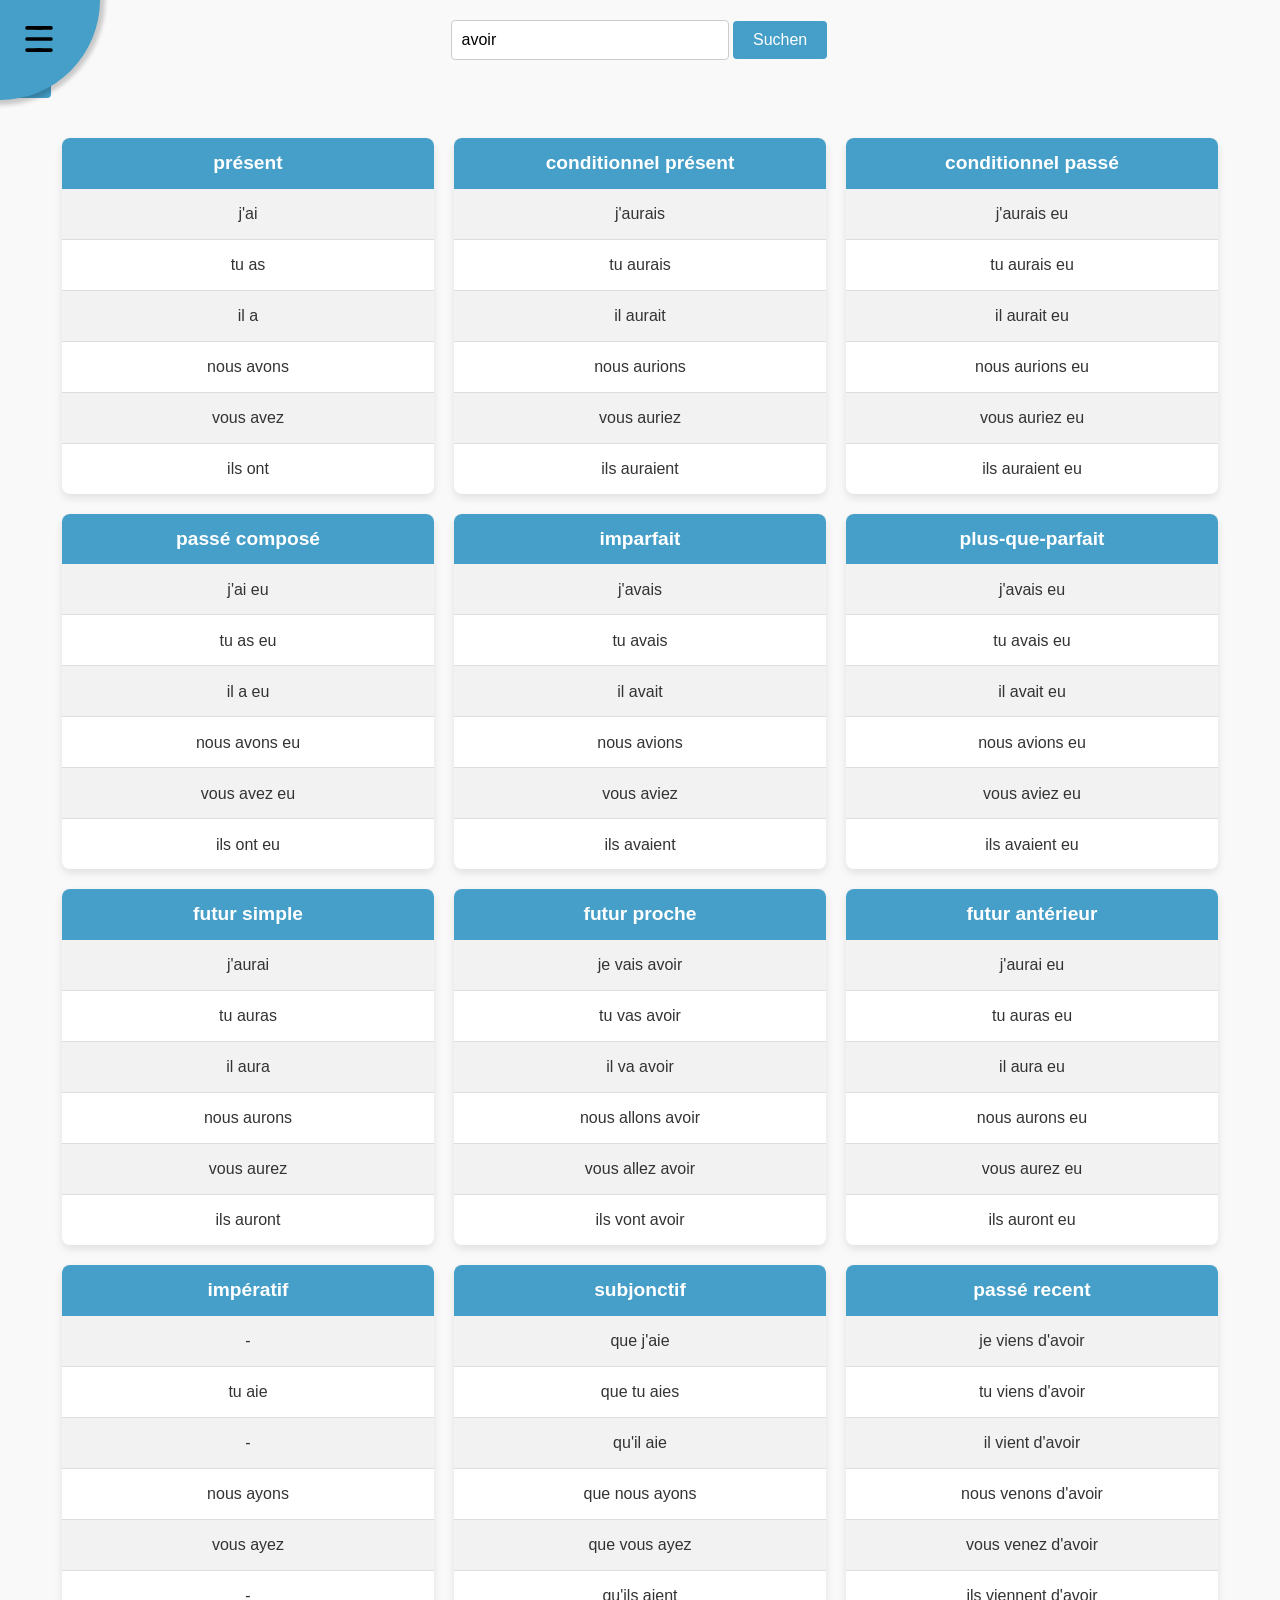
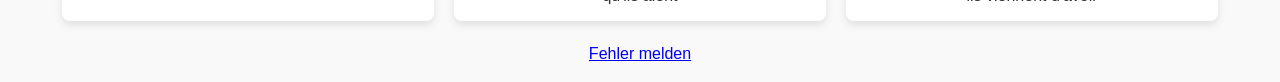
==== lexique.html @ 7320acfb "Add files via upload" ====
<!DOCTYPE html>
<html lang="de">

<head>
    <meta charset="UTF-8">
    <meta name="viewport" content="width=device-width, initial-scale=1.0">

    <link rel="stylesheet" href="lexique.css">
    <link rel="stylesheet" href="nav.css">
    <link rel="stylesheet" href="Popup/popup.css">

    <link rel="icon" href="Bilder/book.svg" type="image/x-icon">

    <script src="verben.js"></script>
    <script src="script.js"></script>
    <script src="Popup/popup.js"></script>

    <title>Französisch Verben</title>
</head>

<body>
    <nav>
        <div class="pie pie1" onclick="window.location.href='theory.html'">
            <svg class="controller" xmlns="http://www.w3.org/2000/svg" viewBox="0 0 32 32" width="100" height="100">
                <path class="stone_een"
                    d="M30,22v3c0,0.552-0.448,1-1,1h-1c-0.552,0-1-0.448-1-1v-3c0-0.552,0.448-1,1-1v-7.539l-11.198-0.896
        C16.621,12.822,16.337,13,16,13c-0.552,0-1-0.448-1-1c0-0.552,0.448-1,1-1c0.396,0,0.732,0.235,0.894,0.57l11.186,0.895
        c0.516,0.041,0.92,0.479,0.92,0.997V21C29.552,21,30,21.448,30,22z M16,19.725c-0.547,0-1.094-0.111-1.603-0.334L8,16.592v2.227
        c0,1.136,0.642,2.175,1.658,2.683l0,0C11.655,22.501,13.827,23,16,23s4.345-0.499,6.341-1.497l0,0C23.358,20.995,24,19.956,24,18.82
        v-2.227l-6.397,2.799C17.094,19.614,16.547,19.725,16,19.725z M29.906,11.084L17.202,5.526C16.819,5.358,16.41,5.275,16,5.275
        c-0.41,0-0.819,0.084-1.202,0.252L2.094,11.084c-0.799,0.35-0.799,1.483,0,1.832l12.703,5.559c0.765,0.334,1.641,0.334,2.405,0
        l9.416-4.121l-9.438-0.755C16.843,13.858,16.434,14,16,14c-1.103,0-2-0.897-2-2c0-1.103,0.897-2,2-2
        c0.552,0,1.062,0.224,1.431,0.609l10.729,0.858c0.842,0.067,1.525,0.666,1.751,1.445C30.704,12.561,30.703,11.433,29.906,11.084z" />
            </svg>

        </div>
        <div class="pie pie2" onclick="window.location.href='quiz.html'">
            <svg class="magnifying-glass" xmlns="http://www.w3.org/2000/svg" viewBox="0 0 100 100" width="100"
                height="100">
                <path d="M41,20c0,1.657-1.342,3-3,3c-8.271,0-15,6.729-15,15c0,1.657-1.342,3-3,3s-3-1.343-3-3
                c0-11.58,9.422-21,21-21C39.658,17,41,18.343,41,20z M95,80c0,8.271-6.729,15-15,15c-0.797,0-1.559-0.316-2.121-0.879l-18-18
                C59.316,75.559,59,74.795,59,74c0-3.052,0.927-5.887,2.499-8.259l-2.398-2.398C53.376,68.118,46.02,71,38,71
                C19.804,71,5,56.196,5,38S19.804,5,38,5s33,14.804,33,33c0,8.02-2.881,15.376-7.656,21.101l2.398,2.398
                C68.113,59.927,70.948,59,74,59c0.797,0,1.559,0.316,2.121,0.879l18,18C94.684,78.441,95,79.205,95,80z M38,65
                c14.889,0,27-12.113,27-27S52.889,11,38,11S11,23.113,11,38S23.111,65,38,65z M88.924,81.167l-16.09-16.093
                c-4.031,0.524-7.233,3.727-7.758,7.758l16.09,16.093C85.197,88.401,88.399,85.199,88.924,81.167z" />
            </svg>
        </div>
        <div class="pie pie3 active" onclick="window.location.href='lexique.html'">
            <div class="pie-color">
                <svg class="book" xmlns="http://www.w3.org/2000/svg" viewBox="0 0 24 24" width="100" height="100">
                    <path
                        d="M20 22V2H7a3 3 0 0 0-3 3v14a3 3 0 0 0 3 3ZM8 6h8v2H8ZM6 19a1 1 0 0 1 .31-.71A.93.93 0 0 1 7 18h11v2H7a1 1 0 0 1-1-1Z" />
                </svg>
            </div>
        </div>
        <div class="menu" onclick="document.body.classList.toggle('active')">
            <svg class="hamburger" xmlns="http://www.w3.org/2000/svg" width="100" height="100" viewBox="0 0 100 100">
                <g fill="none" stroke="#000" stroke-width="7.999" stroke-linecap="round">
                    <path d="M 55,26.000284 L 24.056276,25.999716" />
                    <path d="M 24.056276,49.999716 L 75.943724,50.000284" />
                    <path d="M 45,73.999716 L 75.943724,74.000284" />
                    <path d="M 75.943724,26.000284 L 45,25.999716" />
                    <path d="M 24.056276,73.999716 L 55,74.000284" />
                </g>
            </svg>
        </div>
    </nav>

    <input id="input" oninput="suggestion()" autocomplete="off">
    <div id="suggestions"></div>

    <button onclick="search()">Suchen</button>

    <div id="popup">
        <p id="content"></p>
        <button id="close" onclick="hidePopup()">X</button>
    </div>

    <div id="background"></div>

    <script>
        document.addEventListener("keydown", function (event) {
            if (event.key === "Enter") {
                if (document.activeElement.tagName === "INPUT" && document.activeElement.type === "text") {
                    search();
                }
            }
        });

        document.getElementById("input").addEventListener("focusout", (event) => {
            setTimeout(() => {
                if (!document.getElementById("suggestions").contains(document.activeElement)) {
                    clearSuggestions();
                }
            }, 50);
        });

        function bindVowels(string) {
            var combos = ["se_a", "se_e", "se_i", "se_o", "se_u", "se_h", "se_é", "se_è", "se_ê", "se_à", "se_â"];
            for (var combo of combos) {
                string = string.replace(combo, "s'" + combo[3])
            }
            return string;
        }

        function unbindVowels(string) {
            return string.replace("'", "e_");
        }

        function clearSuggestions() {
            var suggestions = document.getElementById("suggestions");
            suggestions.innerHTML = "";
            suggestions.style.border = "none";
        }

        var verbList = Object.keys(verbs);

        function suggestion() {
            var input = unbindVowels(document.getElementById("input").value).replace(" ", "_");
            var suggestions = document.getElementById("suggestions");
            suggestions.innerHTML = "";

            if (input.length === 0) {
                clearSuggestions();
                return;
            }

            let hasSuggestions = false;

            for (let verb of verbList) {
                if (verb.startsWith(input)) {
                    let suggestion = document.createElement("button");
                    suggestion.innerText = bindVowels(verb).replace("_", " ");
                    suggestion.className = "suggestionElement";

                    suggestion.addEventListener("pointerdown", (e) => {
                        e.preventDefault();
                        document.getElementById("input").value = verb.replace("_", " ");
                        search();
                        clearSuggestions();
                    });

                    suggestions.appendChild(suggestion);
                    hasSuggestions = true;
                }
            }

            suggestions.style.border = hasSuggestions ? "#575757 0.5px solid" : "none";
        }

        function search() {
            var suggestions = document.getElementById("suggestions");
            suggestions.innerHTML = '';
            suggestions.style = "border: none;"
            var verb = document.getElementById("input").value.toLowerCase().trim();
            verb = verb.replace(' ', '_');

            if (!verbList.includes(verb)) {
                showPopup("Verb nicht gefunden!")
                return;
            }

            localStorage.setItem("verb", verb.replace('_', ' '));

            const personnes = ["je", "tu", "il", "nous", "vous", "ils"];
            const temps = ["present", "conditionnel_present", "conditionnel_passe", "passe_compose", "imparfait", "plus_que_parfait", "futur_simple", "futur_proche", "futur_anterieur", "imperatif", "subjonctif", "passe_recent"];

            for (let t = 0; t < temps.length; t++) {
                for (let p = 0; p < personnes.length; p++) {
                    if (temps[t] === "imperatif" && (p !== 1 && p !== 3 && p !== 4)) {
                        var konjugiertesVerb = "-";
                    } else {
                        var konjugiertesVerb = getTemp(verb, window[temps[t]], personnes[p]);
                    }
                    if (temps[t] === "subjonctif") {
                        if (vokale.includes(konjugiertesVerb[0])) {
                            konjugiertesVerb = "qu'" + konjugiertesVerb;
                        } else {
                            konjugiertesVerb = "que " + konjugiertesVerb;
                        }
                    }

                    document.getElementById(temps[t]).rows[p + 1].cells[0].innerHTML = konjugiertesVerb;
                }
            }
        }

        function isOverflowing(elementId) {
            const div = document.getElementById(elementId);
            const thElements = div.querySelectorAll('th');

            for (const element of thElements) {
                if (element.scrollHeight > 60) {
                    return true;
                }
            }

            return false;
        }

        function adjustWidth() {
            if (isOverflowing("conditionnel_present")) {
                document.querySelectorAll('table').forEach(table => {
                    table.style.width = '45%';
                });

                if (isOverflowing("conditionnel_present")) {
                    document.querySelectorAll('table').forEach(table => {
                        table.style.width = '90%';
                    });
                }
            }
        }

        window.onload = function () {
            adjustWidth();

            var verb = window.localStorage.getItem('verb');
            if (verb == null) {
                verb = "avoir";
            }
            document.getElementById("input").value = verb;
            search();
        }

        window.addEventListener('resize', function () {
            document.querySelectorAll('table').forEach(table => {
                table.style.width = '30%';
            });
            adjustWidth();
        });
    </script>

    <div class="container">
        <table id="present">
            <tr>
                <th>présent</th>
            </tr>
            <tr>
                <td></td>
            </tr>
            <tr>
                <td></td>
            </tr>
            <tr>
                <td></td>
            </tr>
            <tr>
                <td></td>
            </tr>
            <tr>
                <td></td>
            </tr>
            <tr>
                <td></td>
            </tr>
        </table>

        <table id="conditionnel_present">
            <tr>
                <th>conditionnel présent</th>
            </tr>
            <tr>
                <td></td>
            </tr>
            <tr>
                <td></td>
            </tr>
            <tr>
                <td></td>
            </tr>
            <tr>
                <td></td>
            </tr>
            <tr>
                <td></td>
            </tr>
            <tr>
                <td></td>
            </tr>
        </table>

        <table id="conditionnel_passe">
            <tr>
                <th>conditionnel passé</th>
            </tr>
            <tr>
                <td></td>
            </tr>
            <tr>
                <td></td>
            </tr>
            <tr>
                <td></td>
            </tr>
            <tr>
                <td></td>
            </tr>
            <tr>
                <td></td>
            </tr>
            <tr>
                <td></td>
            </tr>
        </table>

        <table id="passe_compose">
            <tr>
                <th>passé composé</th>
            </tr>
            <tr>
                <td></td>
            </tr>
            <tr>
                <td></td>
            </tr>
            <tr>
                <td></td>
            </tr>
            <tr>
                <td></td>
            </tr>
            <tr>
                <td></td>
            </tr>
            <tr>
                <td></td>
            </tr>
        </table>

        <table id="imparfait">
            <tr>
                <th>imparfait</th>
            </tr>
            <tr>
                <td></td>
            </tr>
            <tr>
                <td></td>
            </tr>
            <tr>
                <td></td>
            </tr>
            <tr>
                <td></td>
            </tr>
            <tr>
                <td></td>
            </tr>
            <tr>
                <td></td>
            </tr>
        </table>

        <table id="plus_que_parfait">
            <tr>
                <th>plus-que-parfait</th>
            </tr>
            <tr>
                <td></td>
            </tr>
            <tr>
                <td></td>
            </tr>
            <tr>
                <td></td>
            </tr>
            <tr>
                <td></td>
            </tr>
            <tr>
                <td></td>
            </tr>
            <tr>
                <td></td>
            </tr>
        </table>

        <table id="futur_simple">
            <tr>
                <th>futur simple</th>
            </tr>
            <tr>
                <td></td>
            </tr>
            <tr>
                <td></td>
            </tr>
            <tr>
                <td></td>
            </tr>
            <tr>
                <td></td>
            </tr>
            <tr>
                <td></td>
            </tr>
            <tr>
                <td></td>
            </tr>
        </table>

        <table id="futur_proche">
            <tr>
                <th>futur proche</th>
            </tr>
            <tr>
                <td></td>
            </tr>
            <tr>
                <td></td>
            </tr>
            <tr>
                <td></td>
            </tr>
            <tr>
                <td></td>
            </tr>
            <tr>
                <td></td>
            </tr>
            <tr>
                <td></td>
            </tr>
        </table>

        <table id="futur_anterieur">
            <tr>
                <th>futur antérieur</th>
            </tr>
            <tr>
                <td></td>
            </tr>
            <tr>
                <td></td>
            </tr>
            <tr>
                <td></td>
            </tr>
            <tr>
                <td></td>
            </tr>
            <tr>
                <td></td>
            </tr>
            <tr>
                <td></td>
            </tr>
        </table>

        <table class="imperatif" id="imperatif">
            <tr>
                <th>impératif</th>
            </tr>
            <tr>
                <td>-</td>
            </tr>
            <tr>
                <td></td>
            </tr>
            <tr>
                <td>-</td>
            </tr>
            <tr>
                <td></td>
            </tr>
            <tr>
                <td></td>
            </tr>
            <tr>
                <td>-</td>
            </tr>
        </table>

        <table id="subjonctif">
            <tr>
                <th>subjonctif</th>
            </tr>
            <tr>
                <td></td>
            </tr>
            <tr>
                <td></td>
            </tr>
            <tr>
                <td></td>
            </tr>
            <tr>
                <td></td>
            </tr>
            <tr>
                <td></td>
            </tr>
            <tr>
                <td></td>
            </tr>
        </table>

        <table id="passe_recent">
            <tr>
                <th>passé recent</th>
            </tr>
            <tr>
                <td></td>
            </tr>
            <tr>
                <td></td>
            </tr>
            <tr>
                <td></td>
            </tr>
            <tr>
                <td id="nous"></td>
            </tr>
            <tr>
                <td></td>
            </tr>
            <tr>
                <td></td>
            </tr>
        </table>
    </div>

    <div class="report-container">
        <a id="report"
            href="mailto:verbagallica@gmail.com?subject=Fehler%20gemeldet&body=Es%20gibt%20einen%20Fehler%20bei%0A%0A•%20diesem%20Wort:%0A•%20und%20dieser%20Zeitform:">Fehler
            melden</a>
    </div>
</body>

</html>
---- lexique.css ----
body {
    font-family: Arial, sans-serif;
    margin: 0;
    padding: 0;
    background-color: #f9f9f9;
    color: #333;
    line-height: 1.6;
}

.container {
    display: flex;
    flex-wrap: wrap;
    justify-content: center;
    gap: 20px;
    margin: 20px;
    margin-top: 40px;
}

#report {
    padding: 20px;
}

.report-container {
    text-align: center;
}

table {
    width: 30%;
    border-collapse: collapse;
    box-shadow: 0 4px 8px rgba(0, 0, 0, 0.1);
    background-color: #fff;
    border-radius: 8px;
    overflow: hidden;
}

th {
    background-color: #459fc8;
    color: white;
    font-size: 1.2em;
    text-align: center;
    padding: 10px;
    height: 30px;
}

td {
    text-align: center;
    padding: 10px;
    border-bottom: 1px solid #ddd;
    height: 30px;
}

tr:last-child td {
    border-bottom: none;
}

tr:nth-child(even) {
    background-color: #f2f2f2;
}

table.imperatif {
    height: auto;
}

input {
    padding: 10px;
    font-size: 1em;
    border: 1px solid #ccc;
    border-radius: 4px;
    width: 20%;
    max-width: 100%;
    transition: border-color 0.3s, box-shadow 0.3s;
    margin-left: 35.2%;
    margin-top: 20px;
}

input:focus {
    border-color: #459fc8;
    outline: none;
    box-shadow: 0 0 8px rgba(69, 159, 200, 0.3);
}

button {
    padding: 10px 20px;
    background-color: #459fc8;
    color: white;
    border: none;
    border-radius: 4px;
    font-size: 1em;
    cursor: pointer;
    transition: background-color 0.3s, transform 0.2s;
}

button:hover {
    background-color: #3385a1;
}

button:active {
    transform: scale(0.98);
}

#suggestions {
    position: absolute;
    width: 21.6%;
    margin-left: 35.2%;
    box-shadow: 0 0 8px rgba(33, 34, 35, 0.3);
    border-bottom-right-radius: 10px;
    border-bottom-left-radius: 10px;
}

.suggestionElement {
    display: block;
    width: 100%;
    border-radius: 0px;
    background-color: #fff;
    color: black;
}

.suggestionElement:nth-child(odd) {
    background-color: #fff;
}

.suggestionElement:nth-child(even) {
    background-color: #f2f2f2;
}

.suggestionElement:last-child {
    border-bottom-right-radius: 10px;
    border-bottom-left-radius: 10px;
}

.suggestionElement:hover {
    background-color: rgb(238, 250, 250);
}

#content {
    position: absolute;
    top: 40%;
    left: 50%;
    transform: translate(-50%, -50%);
}
---- nav.css ----
.pie {
    background: #000;
    border-radius: 50%;
    box-shadow: 0 0 4px 5px rgba(0, 0, 0, 0.2);
    cursor: pointer;
    height: 400px;
    left: -200px;
    position: absolute;
    top: -200px;
    width: 400px;
    transform: translateX(-200px) translateY(-200px);
    transition: transform 300ms;
    z-index: 10;
}

.pie1 {
    clip-path: polygon(200px 200px, 344px 450px, 0 450px);
    transition-delay: 30ms;
    background-color: #ddd;
    z-index: 10;
}

.pie1:hover {
    background-color: #eee;
}

.pie1.active {
    background-color: #fff;
}

.pie2 {
    clip-path: polygon(200px 200px, 344px 450px, 450px 344px);
    transition-delay: 60ms;
    background-color: #ddd;
    z-index: 10;
}

.pie2:hover {
    background-color: #eee;
}

.pie2.active {
    background-color: #fff;
}

.pie3 {
    clip-path: polygon(200px 200px, 450px 0, 450px 344px);
    transition-delay: 90ms;
    background-color: #ddd;
    z-index: 10;
}

.pie3:hover {
    background-color: #eee;
}

.pie3.active {
    background-color: #fff;
}

.controller {
    left: 216px;
    position: absolute;
    top: 300px;
    width: 46px;
    z-index: 10;
}

.magnifying-glass {
    left: 288px;
    position: absolute;
    top: 258px;
    width: 46px;
    z-index: 10;
}

.book {
    left: 324px;
    position: absolute;
    top: 188px;
    width: 46px;
    z-index: 10;
}

.controller,
.magnifying-glass,
.book {
    transition: transform 0.3s ease, width 0.3s ease;
    transform-origin: center; /* Verhindert, dass sich das Icon nach oben bewegt */
}

.pie1:hover .controller,
.pie2:hover .magnifying-glass,
.pie3:hover .book {
    width: 40px;
}

.menu {
    -webkit-tap-highlight-color: transparent;
    background: #459fc8;
    border-radius: 50%;
    box-shadow: 0 0 4px 5px rgba(0, 0, 0, 0.2);
    cursor: pointer;
    height: 200px;
    left: -100px;
    position: absolute;
    top: -100px;
    width: 200px;
    z-index: 10;
}

.hamburger {
    cursor: pointer;
    height: 46px;
    left: 58%;
    position: relative;
    top: 58%;
    width: 46px;
    z-index: 10;
}

.hamburger path {
    transition: transform 300ms;
}

.hamburger path:nth-child(1) {
    transform-origin: 25% 29%;
}

.hamburger path:nth-child(2) {
    transform-origin: 50% 50%;
}

.hamburger path:nth-child(3) {
    transform-origin: 75% 72%;
}

.hamburger path:nth-child(4) {
    transform-origin: 75% 29%;
}

.hamburger path:nth-child(5) {
    transform-origin: 25% 72%;
}

.active .pie {
    transform: translateX(0) translateY(0);
}

.active .hamburger path:nth-child(1) {
    transform: rotate(45deg);
}

.active .hamburger path:nth-child(2) {
    transform: scaleX(0);
}

.active .hamburger path:nth-child(3) {
    transform: rotate(45deg);
}

.active .hamburger path:nth-child(4) {
    transform: rotate(-45deg);
}

.active .hamburger path:nth-child(5) {
    transform: rotate(-45deg);
}
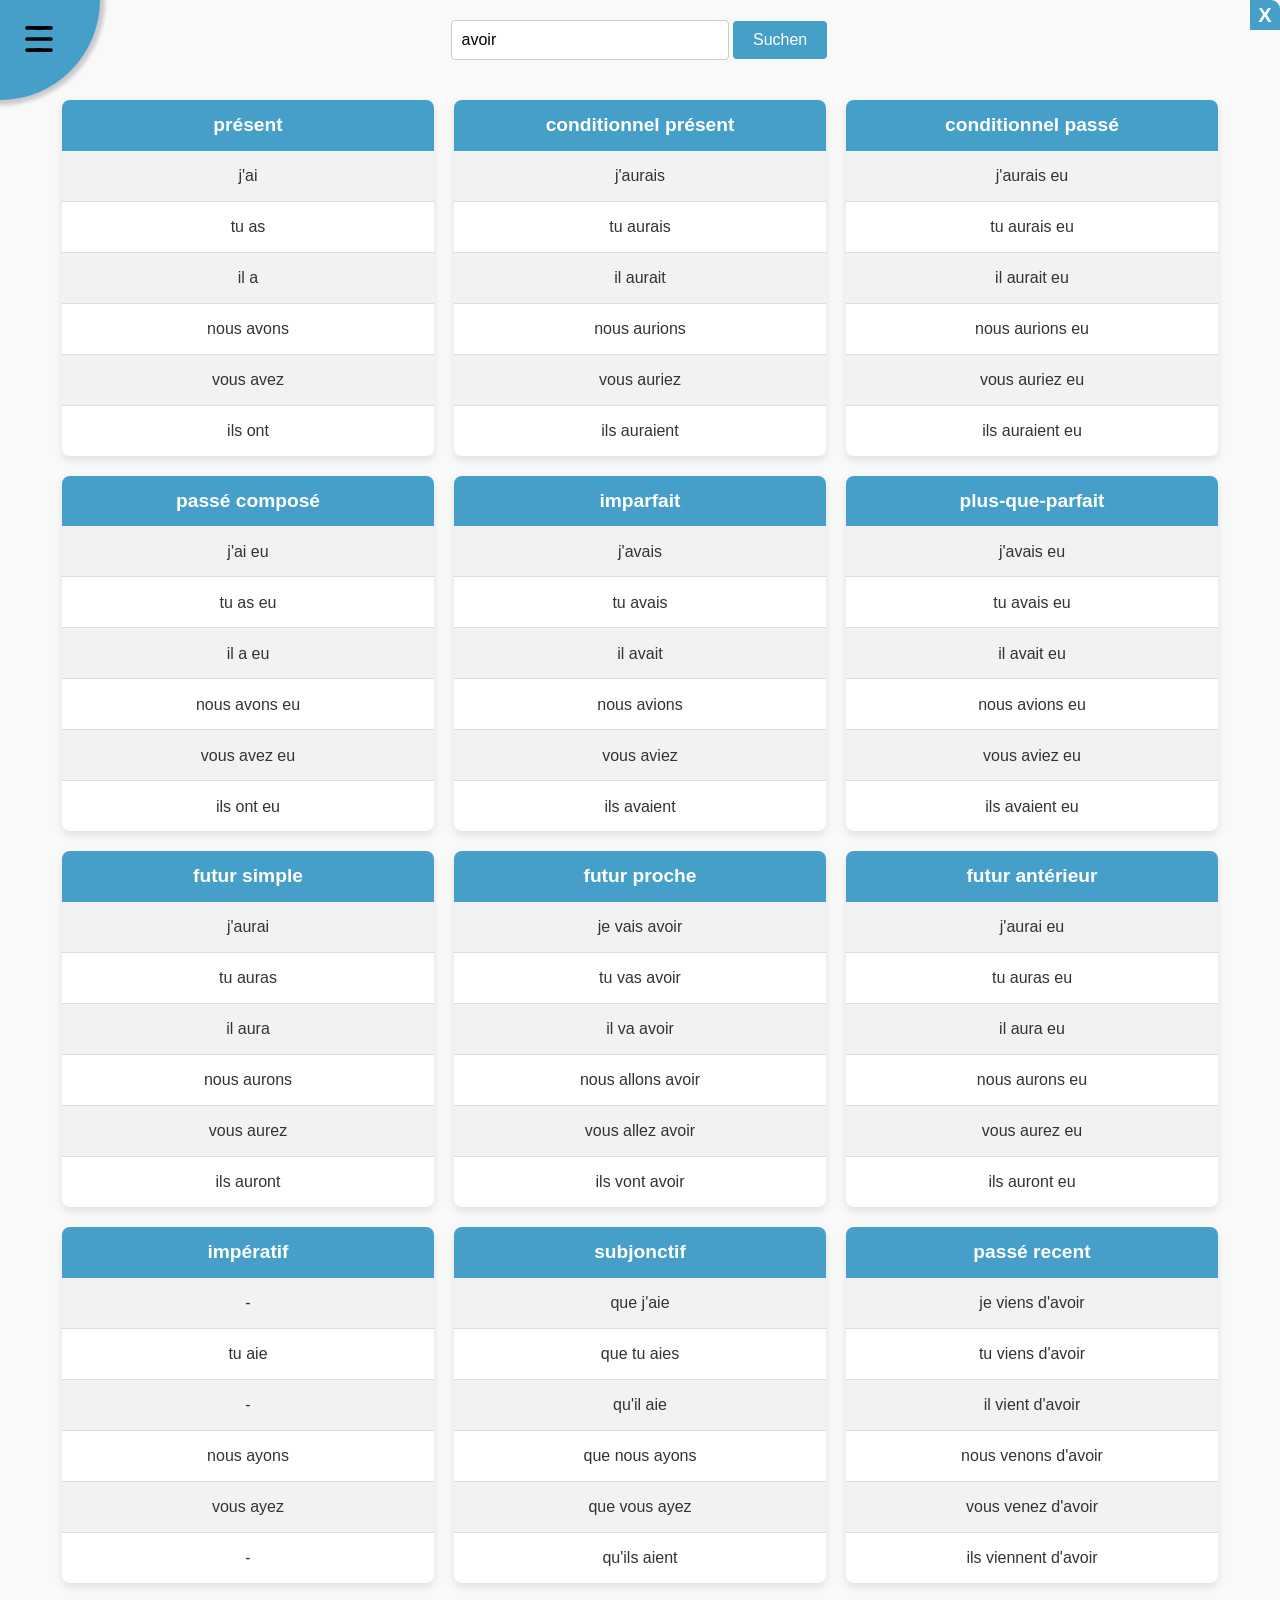
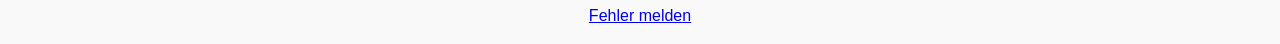
==== commit d9db2205: "Update lexique.html" ====
--- a/lexique.html
+++ b/lexique.html
@@ -7,13 +7,13 @@
 
     <link rel="stylesheet" href="lexique.css">
     <link rel="stylesheet" href="nav.css">
-    <link rel="stylesheet" href="Popup/popup.css">
+    <link rel="stylesheet" href="popup.css">
 
     <link rel="icon" href="Bilder/book.svg" type="image/x-icon">
 
     <script src="verben.js"></script>
     <script src="script.js"></script>
-    <script src="Popup/popup.js"></script>
+    <script src="popup.js"></script>
 
     <title>Französisch Verben</title>
 </head>
@@ -72,7 +72,7 @@
 
     <button onclick="search()">Suchen</button>
 
-    <div id="popup">
+    <div id="">
         <p id="content"></p>
         <button id="close" onclick="hidePopup()">X</button>
     </div>
@@ -529,4 +529,5 @@
     </div>
 </body>
 
-</html>+
+</html>
--- a/popup.css
+++ b/popup.css
@@ -0,0 +1,53 @@
+#popupButton {
+    position: absolute;
+    top: 80%;
+    left: 50%;
+    transform: translate(-50%, -50%);
+}
+
+#close {
+    border-radius: 0 9px 0 0;
+    position: absolute;
+    top: 0px;
+    right: 0px;
+    cursor: pointer;
+    font-size: 20px;
+    font-weight: bold;
+    color: white;
+    background-color: #459fc8;
+    margin: 0px;
+    padding: 0px;
+    width: 30px;
+    height: 30px;
+}
+
+#popup {
+    position: fixed;
+    width: 30%;
+    min-width: 250px;
+    height: 25vh;
+    top: 50%;
+    left: 50%;
+    transform: translate(-50%, -50%);
+    border-radius: 10px;
+    background-color: white;
+    box-shadow: 0 0 8px rgba(65, 91, 103, 0.3);
+    display: none;
+    z-index: 1;
+}
+
+#content {
+    width: 75%;
+    text-align: center;
+}
+
+#background {
+    width: 100%;
+    height: 100vh;
+    position: fixed;
+    top: 0px;
+    left: 0px;
+    background-color: black;
+    opacity: 0.3;
+    display: none;
+}
